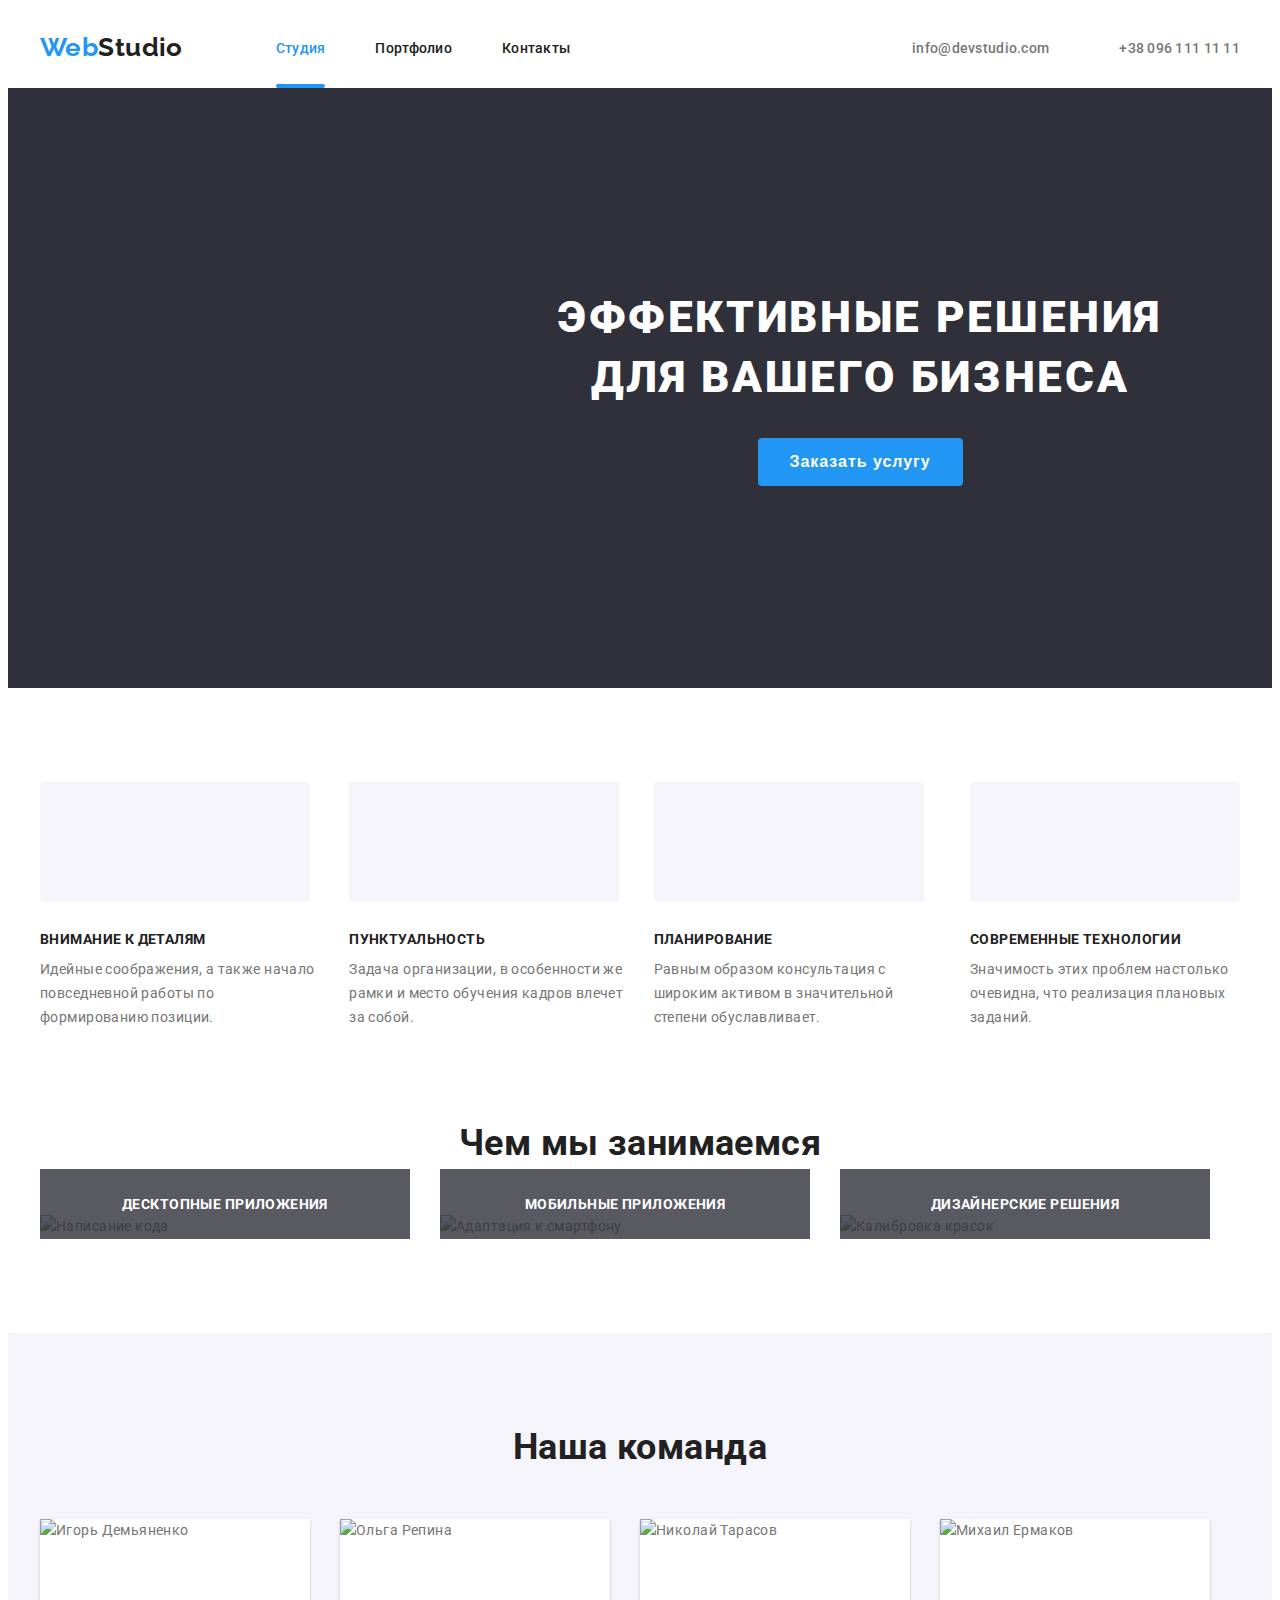
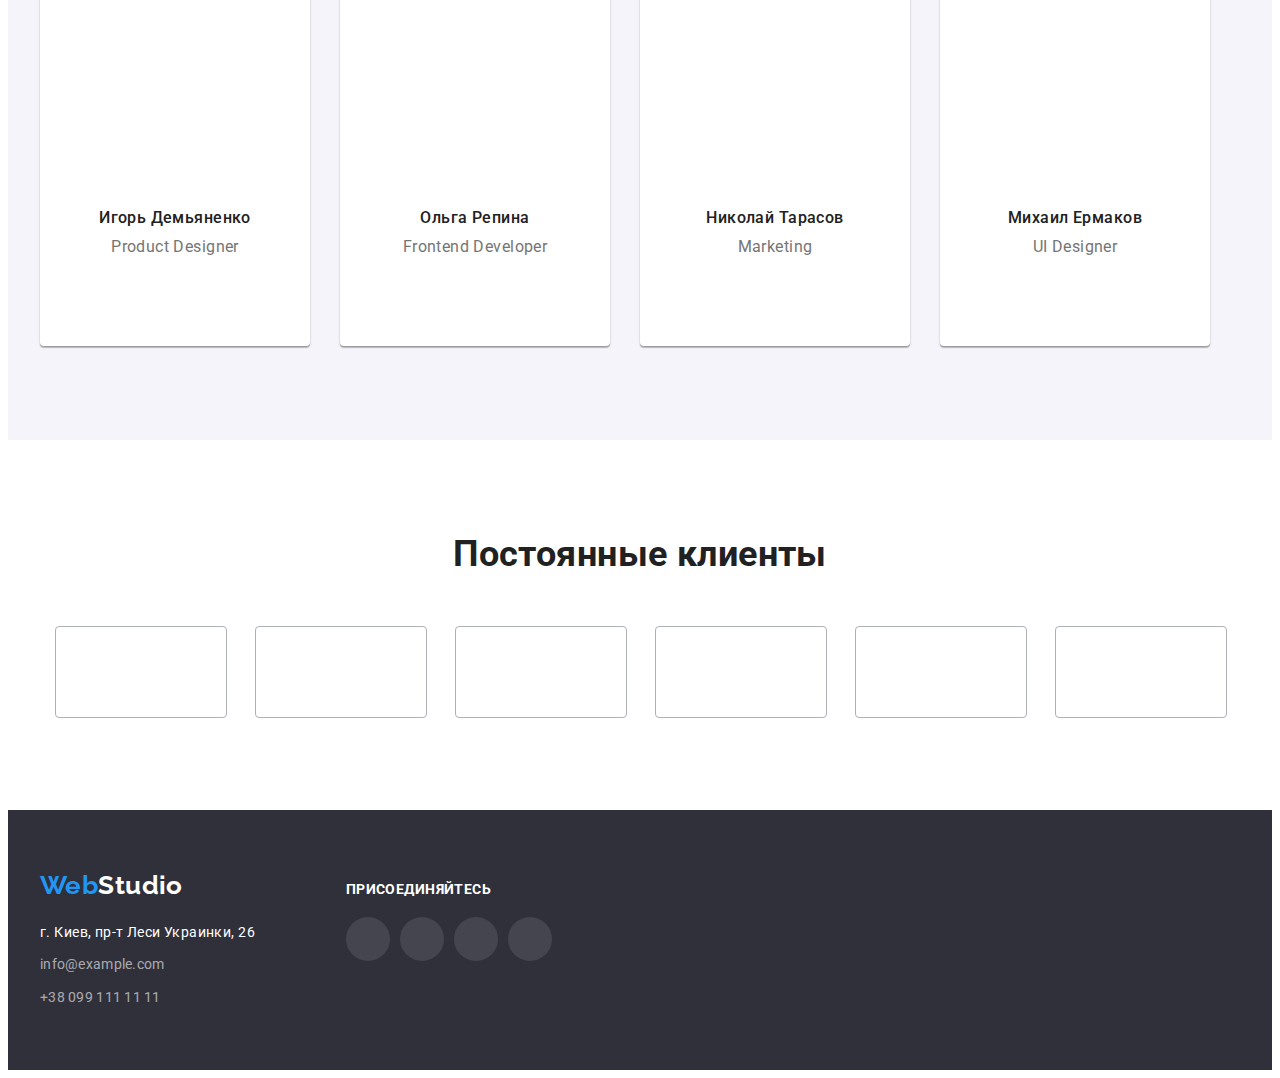
==== index.html @ c5bd7956 "Разметка" ====
<!DOCTYPE html>
<html lang="ru">
<head>
    <meta charset="UTF-8">
    <meta name="viewport" content="width=device-width, initial-scale=1.0">
    <title>WebStudio</title>
    <link rel="stylesheet" href="https://cdnjs.cloudflare.com/ajax/libs/modern-normalize/1.0.0/modern-normalize.min.css" integrity="sha512-ISS7cAi1PEhQ8jnbJpJZMd29NlhNj4AWYyLOSp2CE/CsHxTCu+r+t0D2yoJudVrd0/8fTVPUVDzY5Tvli75u/g==" crossorigin="anonymous" />
    <link rel="preconnect" href="https://fonts.gstatic.com">
    <link href="https://fonts.googleapis.com/css2?family=Raleway:wght@700&family=Roboto:wght@400;500;700;900&display=swap" rel="stylesheet">
    <link rel="stylesheet" href="./CSS/style.css">
    
</head>
    <body>
        <header class="header-index">
            <!--Шапка страницы и навигация-->
        
            <div class="container main-nav">
                <nav class="main-nav">
                        <a href="./index.html" lang="en" class="logo">Web<span class="logo-up">Studio</span></a>

                        <ul class="site-nav">
                        <li class="item"><a href="./index.html" class="link current">Студия</a></li>
                        <li class="item"><a href="./portfolio.html" class="link ">Портфолио</a></li>
                        <li class="item"><a href="#" class="link">Контакты</a></li>
                        </ul>
                </nav>  
                    <ul class="site-contact">
                        
                        <li class="item">
                            <a href="mailto:info@devstudio.com" class="nav-info mail">
                            <svg class="icon-envelope" width="16" height="12">
                                <use href="./team-svg/sprite.svg#icon-envelope"></use>
                            </svg>
                        info@devstudio.com </a> </li>
                        <li class="item">
                            <a href="tel:+380961111111" class="nav-info tel"> 
                                <svg class="icon-smartphone" width="10" height="16">
                                    <use href="./team-svg/sprite.svg#icon-smartphone"></use>
                                </svg>
                                +38 096 111 11 11</a></li>
                    </ul>
            </div>
        </header>

  
        
        <main>
            <!--Основной контент Hero-->
            
            <section class="main-hero">
                <div class="container hero-section">
                    <div class="container-hero">
                        <h1 class="hero-title">
                            Эффективные решения для вашего бизнеса
                        </h1>
                        <button class="hero-button" type="button" data-modal-open>
                            Заказать услугу
                        </button>
                    </div>
                </div>
            </section>
            <!--Наши качества-->
            <section class="features">
                <div class="container">
                <ul class="features-list">
                    <li class="feature-item">
                        <div class="icon-division">
                            <svg width="65" height="70" class="icon-antenna">
                                <use href="./team-svg/sprite.svg#icon-antenna">
                                </use>
                            </svg>
                        </div>
                        <h3 class="section-title ">Внимание к деталям</h3>
                        <p class="text-title">Идейные соображения, а также начало повседневной работы по формированию позиции.</p>
                    </li>
                    <li class="feature-item icon-clock">
                        <div class="icon-division">
                            <svg width="65" height="70" class="icon-clock">
                                <use href="./team-svg/sprite.svg#icon-clock">
                                </use>
                            </svg>
                        </div>
                        <h3 class="section-title">Пунктуальность</h3>
                        <p class="text-title">Задача организации, в особенности же рамки и место обучения кадров влечет за собой.</p>
                    </li>
                    <li class="feature-item icon-diagram">
                        <div class="icon-division">
                            <svg width="65" height="70" class="icon-clock">
                                <use href="./team-svg/sprite.svg#icon-diagram">
                                </use>
                            </svg>
                        </div>
                        <h3 class="section-title">Планирование</h3>
                        <p class="text-title">Равным образом консультация с широким активом в значительной степени обуславливает.</p>
                    </li>
                    <li class="feature-item icon-astronaut">
                        <div class="icon-division">
                            <svg width="65" height="70" class="icon-clock">
                                <use href="./team-svg/sprite.svg#icon-astronaut">
                                </use>
                            </svg>
                        </div>
                        <h3 class="section-title">Современные технологии</h3>
                        <p class="text-title">Значимость этих проблем настолько очевидна, что реализация плановых заданий.</p>
                    </li>
                </ul>
                </div>
            </section>
            <!--Чем мы занимаемся-->
            <section class="we-doing">
                <div class="container">
                <h2 class="section-subject">Чем мы занимаемся</h2>
                <ul class="we-doing-list">
                    <li class="item">
                        <div class="description">
                            <img src="./images/work-1.jpg" alt="Написание кода">
                        
                            <div class="text-description">
                                <p class="images-text">Десктопные приложения</p>
                            </div> 
                        </div>       
                    </li>
                    <li class="item">
                        <div class="description">
                            <img src="./images/work-2.jpg" alt="Адаптация к смартфону">
                            <div class="text-description">
                                <p class="images-text">Мобильные приложения</p>
                            </div> 
                        </div>   
                    </li>
                    <li class="item">
                        <div class="description">
                            <img src="./images/work-3.jpg" alt="Калибровка красок">
                            <div class="text-description">
                                <p class="images-text">Дизайнерские решения</p>
                            </div> 
                        </div> 
                    </li>
                </ul>
                </div>
            </section>
            <!--Наша команда-->
            <section class="team">
                <div class="container">
                <h2 class="section-subject">Наша команда</h2>
                <ul class="team-list">
                    <li class="item">
                        <img src="./images/team-1.jpg" class="team-pfoto" width="270" height="260" alt="Игорь Демьяненко">
                        <div class="team-name">
                        <h3 class="section-name">Игорь Демьяненко</h3>
                        <p class="lead">Product Designer</p>
                        <ul class="list-network">
                            <li class="item-network">
                                <a href="#" class="link-network">
                                    <svg class="icon-network" width="20" height="20">
                                        <use href="./team-svg/sprite.svg#icon-instagram"></use>
                                    </svg>
                            </a>
                            </li>
                            <li class="item-network">
                                <a href="#" class="link-network">
                                    <svg class="icon-network" width="20" height="20">
                                        <use href="./team-svg/sprite.svg#icon-twitter"></use>
                                    </svg>
                                </a>
                            </li>
                            <li class="item-network">
                                <a href="#" class="link-network">
                                    <svg class="icon-network" width="20" height="20">
                                        <use href="./team-svg/sprite.svg#icon-facebook"></use>
                                    </svg>
                                </a>
                            </li>
                            <li class="item-network">
                                <a href="#" class="link-network">
                                    <svg class="icon-network" width="20" height="20">
                                        <use href="./team-svg/sprite.svg#icon-linkedin"></use>
                                    </svg>
                                </a>
                            </li>
                        </ul>
                        </div>
                    </li>
                    <li class="item">
                        <img src="./images/team-2.jpg" class="team-pfoto" width="270" height="260" alt="Ольга Репина">
                        <div class="team-name">
                        <h3 class="section-name">Ольга Репина</h3>
                        <p class="lead">Frontend Developer</p>
                        <ul class="list-network">
                            <li class="item-network">
                                <a href="#" class="link-network">
                                    <svg class="icon-network" width="20" height="20">
                                        <use href="./team-svg/sprite.svg#icon-instagram"></use>
                                    </svg>
                            </a>
                            </li>
                            <li class="item-network">
                                <a href="#" class="link-network">
                                    <svg class="icon-network" width="20" height="20">
                                        <use href="./team-svg/sprite.svg#icon-twitter"></use>
                                    </svg>
                                </a>
                            </li>
                            <li class="item-network">
                                <a href="#" class="link-network">
                                    <svg class="icon-network" width="20" height="20">
                                        <use href="./team-svg/sprite.svg#icon-facebook"></use>
                                    </svg>
                                </a>
                            </li>
                            <li class="item-network">
                                <a href="#" class="link-network">
                                    <svg class="icon-network" width="20" height="20">
                                        <use href="./team-svg/sprite.svg#icon-linkedin"></use>
                                    </svg>
                                </a>
                            </li>
                        </ul>
                        </div>
                    </li>
                    <li class="item">
                        <img src="./images/team-3.jpg" class="team-pfoto" width="270" height="260" alt="Николай Тарасов">
                        <div class="team-name">
                        <h3 class="section-name">Николай Тарасов</h3>
                        <p class="lead">Marketing</p>
                        <ul class="list-network">
                            <li class="item-network">
                                <a href="#" class="link-network">
                                    <svg class="icon-network" width="20" height="20">
                                        <use href="./team-svg/sprite.svg#icon-instagram"></use>
                                    </svg>
                            </a>
                            </li>
                            <li class="item-network">
                                <a href="#" class="link-network">
                                    <svg class="icon-network" width="20" height="20">
                                        <use href="./team-svg/sprite.svg#icon-twitter"></use>
                                    </svg>
                                </a>
                            </li>
                            <li class="item-network">
                                <a href="#" class="link-network">
                                    <svg class="icon-network" width="20" height="20">
                                        <use href="./team-svg/sprite.svg#icon-facebook"></use>
                                    </svg>
                                </a>
                            </li>
                            <li class="item-network">
                                <a href="#" class="link-network">
                                    <svg class="icon-network" width="20" height="20">
                                        <use href="./team-svg/sprite.svg#icon-linkedin"></use>
                                    </svg>
                                </a>
                            </li>
                        </ul>
                        </div>
                    </li>
                    <li class="item">
                        <img src="./images/team-4.jpg" class="team-pfoto" width="270" height="260" alt="Михаил Ермаков">
                        <div class="team-name">
                        <h3 class="section-name">Михаил Ермаков</h3>
                        <p class="lead">UI Designer</p>
                        <ul class="list-network">
                            <li class="item-network">
                                <a href="#" class="link-network">
                                    <svg class="icon-network" width="20" height="20">
                                        <use href="./team-svg/sprite.svg#icon-instagram"></use>
                                    </svg>
                            </a>
                            </li>
                            <li class="item-network">
                                <a href="#" class="link-network">
                                    <svg class="icon-network" width="20" height="20">
                                        <use href="./team-svg/sprite.svg#icon-twitter"></use>
                                    </svg>
                                </a>
                            </li>
                            <li class="item-network">
                                <a href="#" class="link-network">
                                    <svg class="icon-network" width="20" height="20">
                                        <use href="./team-svg/sprite.svg#icon-facebook"></use>
                                    </svg>
                                </a>
                            </li>
                            <li class="item-network">
                                <a href="#" class="link-network">
                                    <svg class="icon-network" width="20" height="20">
                                        <use href="./team-svg/sprite.svg#icon-linkedin"></use>
                                    </svg>
                                </a>
                            </li>
                        </ul>
                        </div>
                    </li>
                </ul>
                </div>
            </section>
            <!--Наши клиенты-->

            <section class="clients">
                <div class="container">
                    <h2 class="section-subject">Постоянные клиенты</h2>
                    <ul class="list-clients">
                        <li class="item-clients">
                            <a href="#" class="link-clients">
                                <svg width="44" height="50" class="icon-clients">
                                    <use href="./team-svg/sprite.svg#icon-logo-1">
                                    </use>
                                </svg>
                            </a>
                        </li>
                        <li class="item-clients">
                            <a href="#" class="link-clients">
                                <svg width="40" height="52" class="icon-clients">
                                    <use href="./team-svg/sprite.svg#icon-logo-2">
                                    </use>
                                </svg>
                            </a>
                        </li>
                        <li class="item-clients">
                            <a href="#" class="link-clients">
                                <svg width="41" height="43" class="icon-clients">
                                    <use href="./team-svg/sprite.svg#icon-logo-3">
                                    </use>
                                </svg>
                            </a>
                        </li>
                        <li class="item-clients">
                            <a href="#" class="link-clients">
                                <svg width="80" height="42" class="icon-clients">
                                    <use href="./team-svg/sprite.svg#icon-logo-4">
                                    </use>
                                </svg>
                            </a>
                        </li>
                        <li class="item-clients">
                            <a href="#" class="link-clients">
                                <svg width="59" height="47" class="icon-clients">
                                    <use href="./team-svg/sprite.svg#icon-logo-5">
                                    </use>
                                </svg>
                            </a>
                        </li>
                        <li class="item-clients">
                            <a href="#" class="link-clients">
                                <svg width="88" height="45" class="icon-clients">
                                    <use href="./team-svg/sprite.svg#icon-logo-6">
                                    </use>
                                </svg>
                            </a>
                        </li>
                    </ul>
                </div>
            </section>
        </main>
        <footer class="footer">
            <div class="container">
                <div class="footer-content">
                    <div class="studio-adress">
                        <a href="./index.html" class="logo ">Web<span class="logo-down">Studio</span></a>
                <address class="map">г. Киев, пр-т Леси Украинки, 26</address>
                <ul class="site-contact">
                    <li class="site-contact-item">
                        <a href="mailto:info@example.com" class="site-contact down">info@example.com</a>
                    </li>
                    <li class="site-contact-item">
                        <a href="tel:+380991111111" class="site-contact down">+38 099 111 11 11</a>
                    </li>
                </ul>
                    </div>
           
                    <div class="join">
                    <h3 class="join-title">присоединяйтесь</h3>
                    <ul class="list-join">
                        <li class="item-join">
                            <a href="#" class="link-join">
                                <svg class="icon-network" width="20" height="20">
                                    <use href="./team-svg/sprite.svg#icon-instagram"></use>
                                </svg>
                            </a>
                        </li>
                        <li class="item-join">
                            <a href="#" class="link-join">
                                <svg class="icon-network" width="20" height="20">
                                    <use href="./team-svg/sprite.svg#icon-twitter"></use>
                                </svg>
                            </a>
                        </li>
                        <li class="item-join">
                            <a href="#" class="link-join">
                                <svg class="icon-network" width="20" height="20">
                                    <use href="./team-svg/sprite.svg#icon-facebook"></use>
                                </svg>
                            </a>
                            
                        </li>
                        <li class="item-join">
                            <a href="#" class="link-join">
                                <svg class="icon-network" width="20" height="20">
                                    <use href="./team-svg/sprite.svg#icon-linkedin"></use>
                                </svg>
                            </a>
                        </li>
                    </ul>
                    </div>
                </div>
                
            </div>
        </footer>
        <div class="backdrop is-hidden" data-modal>
            <div class="modal">
                <button type="button" class="modal-button" data-modal-close>
                   <svg width="11" height="11">
                       <use href="./team-svg/sprite.svg#icon-Vector">
                        </use>
                   </svg>
                </button>
                <div class="form-blank">
                    <h2 class="form-title">Оставьте свои данные, мы вам перезвоним</h2>
                    <form class="form-blank">
            
                      <label class="label-blank" for="name-input">Имя</label>
                      <div class="relative-input">
                        <input type="text" name="name" class="blank-input" id="name-input">
                        <svg width="12" height="12" class="icon-blank">
                          <use href="./team-svg/sprite.svg#icon-Vector-user">
                          </use>
                        </svg>
                      </div>
            
            
                      <label class="label-blank" for="tel-input">Телефон</label>
                      <div class="relative-input">
                        <input type="tel" name="tel" class="blank-input" id="tel-input">
                        <svg width="12" height="12" class="icon-blank">
                          <use href="./team-svg/sprite.svg#icon-Vector-tel"></use>
                        </svg>
                      </div>
            
                      <label class="label-blank" for="email-input">Почта</label>
                      <div class="relative-input">
                        <input type="email" name="email" class="blank-input" id="email-input">
                        <svg width="18" height="18" class="icon-blank">
                          <use href="./team-svg/sprite.svg#icon-email-black"></use>
                        </svg>
                      </div>
            
            
                      <label for="textarea" class="label-blank">Комментарий</label>
                      <textarea name="area" id="textarea" class="text-area" placeholder="Введите текст"></textarea>
                      <div class="policy-div">
                        <input type="checkbox" name="policy" class="checkbox-policy" id="policy-label">
                        <label class="policy-label" for="policy-label">
                          Соглашаюсь с рассылкой и принимаю
                          <a href="#" class="policy-link">Условия договора</a>
                        </label>
                      </div>
                      <button type="submit" class="button-blank">Отправить</button>
                    </form>
            
                </div>
            </div>
            
        </div>
        <script src="./js/modal.js">
    
        </script>
    </body>
</html>
---- CSS/style.css ----
/* втричный цвет текста #212121 */
/* основной цвет текста #757575 */
/* белый бекграунд #FFFFFF */
/* акцент #2196F3 */
/* вторичный цвет фона #F5F4FA */
/* цвет футера #2F303A */



:root{
    --primary-text-color:#757575;
    --title-text-color:#212121;
    --accent-color:#2196F3;
    --white-text-bg-color:#FFFFFF;
    --bg-footer-color:#2F303A;
    --bg-team-color:#F5F4FA;
    --footer-email-tel: rgba(255, 255, 255, 0.6);
    --time:250ms;
    --cubic-animation:cubic-bezier(0.4, 0, 0.2, 1);
    --bgc-overlay:rgba(33, 150, 243, 0.9);
}
body{
    color:var(--primary-text-color);
    background-color:var(--white-text-bg-color) ;
    font-family: Roboto, sans-serif;
    letter-spacing: 0.03em;
    font-size: 14px;
    line-height: 1.7;
}
ul{
    list-style: none;
    padding: 0;
    margin: 0;
}
h1,h2,h3,h4,p{
    margin-top: 0;
}
img{
    height: auto;
    max-width: 100%;
    display: block;
}
a{
    display: block;
    text-decoration: none;
    }

.button{
    margin-left: auto;
    margin-right: auto;
}

/* Logo */
.header-index{
    border-bottom: 0;
}

.logo{
    margin-right: 93px;
    color:var(--accent-color); 
    font-family: Raleway,cursive;
    font-weight: 700;
    font-size: 26px;
    line-height: 1.2;
    text-decoration: none;
}
.logo-up{
    color: var(--title-text-color);
}
.logo-down{
    color: var(--white-text-bg-color);
}
/* site-nav */
.container{
    width: 1200px;
    padding-left: 15px;
    padding-right: 15px;
    margin-right: auto;
    margin-left: auto;
}
.main-nav{
    display: flex;
    align-items: center;
    text-align: left;
    justify-content: space-between;
   
   
}
.site-nav,
header .site-contact{
    display: flex; 

}
.site-nav .item+.item,
.site-contact .item+.item {
    margin-left: 50px;
}
.nav-info{
    display: flex;
    align-items: center;
}


.site-nav .link, 
.site-contact a{
    transition: color 250ms var(--cubic-animation);
    line-height: 16px;
    padding-top: 32px;
    padding-bottom: 32px;

    color: var(--title-text-color); 
    font-weight: 500;
    letter-spacing: 0.02em;
    text-decoration: none;
}
.site-nav :hover,
.site-nav :focus{
    color:var(--accent-color)
}
.site-nav .link.current {
    color:var(--accent-color)
}
.current::after{
    left: 0;
    bottom: 0;
    content: "";
    display: block;
    width: 100%;
    height: 4px;
    background-color: var(--accent-color);
    position: absolute;
    border-radius: 2px;

}
.current{
    position: relative;
}


/* site-contact */


.icon-envelope{
   fill: currentColor;
    margin-right: 10px;
    display: inline-block;
}
.icon-smartphone{
    fill: currentColor;
    margin-right: 10px;
    display: inline-block;
}


.site-contact a {
    color:var(--primary-text-color);
}
.site-contact :hover,
.site-contact :focus{
    color:var(--accent-color)
}
/* Hero */

.main-hero{
    background-size: cover;
    background-position: center;
    background-image: linear-gradient(
        to right,
        rgba(47, 48, 58, 0.4),
        rgba(47, 48, 58, 0.4)
        ),
    url(../hero-img/hero-img.jpg);
    max-width: 1600px;
    height: 600px;
    margin-left: auto;
    margin-right: auto;
    background-color: var(--bg-footer-color);
    text-align: center;
}
.container.hero-section{
    padding: 200px 252px;
    text-align: center;
}
.container-hero{
    width: 696px;
    margin-left: auto;
    margin-right: auto;
}
.hero-title{
    max-width: 700px;
    margin-bottom: 30px;
    color: var(--white-text-bg-color);
    font-weight: 900;
    font-size: 44px;
    line-height: 1.36;
    
    letter-spacing: 0.06em;
    text-transform: uppercase;
}
.hero-button{
    border: 1 solid var(--accent-color);
    border-radius: 4px;
    padding: 10px 32px;
    min-width: 200px;
    text-align: center;
    color:var(--white-text-bg-color);
    background-color: var(--accent-color);
    font-weight: 700;
    font-size: 16px;
    line-height: 1.8;
    letter-spacing: 0.06em;
    cursor: pointer
}

/* section */
.features{
    padding-top: 94px;
    padding-bottom: 94px;
}

.features-list{
    display: flex;
}
/*==SVG Наши качества==*/
.icon-division{
    border-radius: 4px;
    margin-bottom: 30px;
    background-color: #F5F4FA;
    justify-content: center;
    align-items: center;
    display: flex;
    width: 270px;
    height: 120px;
}
.features-list .feature-item+.feature-item{
    margin-left: 30px;
}
.feature-item{
    min-width: 270px;
}
/*==Чем мы занимаемся==*/

.we-doing{
    padding-bottom: 94px;
}
.we-doing-list{
    display: flex;
}
.we-doing .item+.item{
    margin-left: 30px;
}
.we-doing-list .item{
    width: 370px;
}

.section-title{

    margin-bottom: 10px;
    color: var(--title-text-color);
    font-weight: 700;
    font-size: 14px;
    line-height: 1.14;
    text-transform: uppercase;
}
.section-subject{
    margin-bottom: 50px;
    color: var(--title-text-color);
    font-weight: 700;
    font-size: 36px;
    line-height: 1.16;
    text-align: center;
}
.images-text{
    margin-bottom: 0;
    color: var(--white-text-bg-color);
    line-height: 16px;
    text-align: center;
    font-weight:700;
    text-transform: uppercase;
}
.description{
    position: relative;
}
.text-description{
    background:  rgba(47, 48, 58, 0.8);
    padding: 27px 0;
    width: 100%;
    position: absolute;
    bottom: 0;
    text-align: center;

}

/*==Наша команда==*/

.team{
    background-color: var(--bg-team-color);
    padding-top: 94px;
    padding-bottom: 94px;
}
.team-list{
    display: flex;
}
.team-list>.item{
    box-shadow:
     0px 1px 3px rgba(0, 0, 0, 0.12), 
     0px 1px 1px rgba(0, 0, 0, 0.14), 
     0px 2px 1px rgba(0, 0, 0, 0.2);
    border-radius: 0px 0px 4px 4px;
    background-color: #FFFFFF;
    width: 270px;
}
.team-list .item+.item{
    margin-left: 30px;
}
.section-name{
    color: var(--title-text-color);
    font-weight: 500;
    font-size: 16px;
    line-height: 1.18;
    margin-bottom: 10px;
}
.lead{
    font-weight: 400;
    font-size: 16px;
    line-height: 1.18;
}
.text-title{
    margin-bottom: 0;
}
.team-name{
    padding-top: 30px;
    padding-bottom: 30px;
    text-align: center;
}

.list-network{
    display: flex;
    justify-content: center;
}
.item-network{
    width: 44px;
    height: 44px;
    border-radius: 50%;
}
.item-network:not(:last-child){
    margin-right: 10px;
}
.link-network{
    width: 100%;
    height: 100%;
    border-radius: 50%;
    display: flex;
    align-items: center;
    justify-content: center;
    fill: #afb1b8;

    transition: background-color 250ms var(--cubic-animation),
    fill 250ms var(--cubic-animation);

}
.link-network:hover,
.link-network:focus{
    background-color: var(--accent-color);
    fill: #ffffff;
}

/*==Наши клиенты==*/

.list-clients{
    display: flex;
    justify-content: center;
}
.section-subject{
    margin-bottom: 50px;
}
.item-clients{
    width: 170px;
    height: 90px;
}
.item-clients:not(:last-child){
    margin-right: 30px;
}
.link-clients{
    border: 1px solid #AFB1B8;
    border-radius: 4px;
    align-items: center;
    justify-content: center;
    display: flex;
    width: 100%;
    height: 100%;
    fill: #AFB1B8;

    transition: border-color 250ms var(--cubic-animation),
    fill 250ms var(--cubic-animation);
}
.link-clients:hover,
.link-clients:focus{
    fill: var(--accent-color);
    border-color: var(--accent-color);
}
.clients .container{
    padding: 94px 0px;
}


/* footer */

.footer-content{
    display: flex;
    align-items: baseline;
}
.studio-adress{
    margin-right: 70px;
}
.footer{
    background-color: var(--bg-footer-color);
    padding-bottom: 60px;
    padding-top: 60px;
}
.footer .logo{
    display: inline-block;
    margin-bottom: 20px;
}
.footer-logo:focus{
    color: var(--white-text-bg-color);
}
.map{
    margin-bottom: 8px;
    color: var(--white-text-bg-color); 
    font-weight: 400;
    font-style:normal ;
}
.site-contact-item:hover .site-contact,
.site-contact.down:focus{
    color: var(--accent-color);
} 

.site-contact .down{
    color: rgba(255, 255, 255, 0.6);
    font-weight: 400;
    padding: 0; 
    display: inline-block;
}

.footer .logo{
   margin-bottom: 20px; 
}
.site-contact .site-contact-item+.site-contact-item{
    margin-top: 9px;
}

/*==Join==*/

.join-title{
    margin-bottom: 20px;
    font-weight: 700;
    color: white;
    font-size: 14px;
    line-height: 16px;
    letter-spacing: 0.03em;
    text-transform: uppercase;

}
.list-join{
    display: flex;
    justify-content: center;
}
.item-join{
    width: 44px;
    height: 44px;
}
.item-join:not(:last-child){
    margin-right: 10px;
}
.link-join:hover,
.link-join:focus{
    background-color: var(--accent-color);
}
.link-join{
    align-items: center;
    justify-content: center;
    background: rgba(255, 255, 255, 0.1);
    display: flex;
    border-radius: 50%;
    fill: white;
    width: 100%;
    height: 100%;

    transition: background-color 250ms var(--cubic-animation)
}
/* ==Modal window==*/
.backdrop{
    position: fixed;
    top: 0;
    left: 0;
    width: 100%;
    height: 100%;
    background: rgba(0, 0, 0, 0.2);
    transition: all 250ms var(--cubic-animation);
}
.backdrop.is-hidden {
    opacity: 0;
    pointer-events: none;
}

.modal-button{
    display: block;
    width: 30px;
    height: 30px;
    background: #FFFFFF;
    border: 1px solid rgba(0, 0, 0, 0.1);
    border-radius: 50%;
    margin-left: auto;
    outline: none;
    cursor: pointer;
}
.modal{
    position: absolute;
    min-width: 528px;
    min-height: 581px;
    left: 50%;
    top: 50%;
    transform: translate(-50%,-50%);
    background: #ffffff;
    padding: 8px;
    box-shadow: 0px 1px 3px rgba(0, 0, 0, 0.12), 
    0px 1px 1px rgba(0, 0, 0, 0.14),
    0px 2px 1px rgba(0, 0, 0, 0.2);
    border-radius: 4px;
}
/*==FORM==*/
.form-blank{
    display: flex;
    flex-direction: column;
    width: 448px;
    margin-left: auto;
    margin-right: auto;
}
  .form-title {
    font-weight: 700;
    font-size: 20px;
    line-height: 1.15;
    color: var(--title-text-color);
    margin-bottom: 12px;
}

  .label-blank {
    font-size: 12px;
    line-height: 1.16;
  
    letter-spacing: 0.01em;
}
  
  .blank-input {
    display: block;
  
    width: 100%;
  
    font-size: 12px;
    line-height: 1.16;
    letter-spacing: 0.01em;
  
    padding: 14px 0 14px 42px;
  
    border: 1px solid rgba(33, 33, 33, 0.2);
    box-sizing: border-box;
    border-radius: 4px;
    outline: none;
  
    cursor: pointer;
    transition: border-color 250ms var(--cubic-animation);
}
  
  .relative-input {
    position: relative;
    width: 100%;
  
    margin-bottom: 10px;
    margin-top: 4px;
}
  .icon-blank {
    position: absolute;
    display: block;
    top: 50%;
    left: 12px;
    transform: translateY(-50%);
  
    fill: #212121;
}
  .text-area{
    display: block;
    width: 100%;
    height: 120px;
    padding: 12px 16px;
    margin-bottom: 20px;
    margin-top: 4px;
    outline: none;
    border: 1px solid rgba(33, 33, 33, 0.2);
    box-sizing: border-box;
    border-radius: 4px;
    resize: none;
    cursor: pointer;
}
.text-area::placeholder {
    font-size: 12px;
    line-height: 1.16;
    letter-spacing: 0.01em;
    color: rgba(117, 117, 117, 0.5);
}
.policy-div{
    display: flex;
    align-items: center;
    margin-bottom: 30px;
}
.checkbox-policy{
    position: absolute;
    width: 1px;
    height: 1px;
    margin: -1px;
    border: 0;
    padding: 0;
    white-space: nowrap;
    clip-path: inset(100%);
    clip: rect(0 0 0 0);
    overflow: hidden;
}
.policy-label{
    position: relative;
    display: flex;
    align-items: center;
    font-size: 14px;
    line-height: 1.71;
    letter-spacing: 0.03em;
}

.policy-link{
    display: inline-block;
    margin-left: 2px;
    font-size: 14px;
    line-height: 1.71;
    color: var(--accent-color);
    text-decoration-line: underline;
}
.policy-label::before{
    content: "";
    display: inline-block;
    margin-right: 7px;
    width: 16px;
    height: 15px;
    border: 2px solid var(--title-text-color);
    border-radius: 2px;
}
.policy-label::after{
    position: absolute;
    top: 50%;
    left: 0;
    transform: translateY(-50%);
    content: "";
    display: inline-block;
    margin-right: 7px;
    width: 16px;
    height: 15px;
    background-image: url(../images/icon-check.svg);
    background-color: var(--accent-color);
    background-size: contain;
    background-origin: border-box;
    border: 2px solid var(--accent-color);
    border-radius: 2px;
    opacity: 0;
    transition: opacity 250ms var(--cubic-animation), 
    background-image 250ms var(--cubic-animation),
    background-color 250ms var(--cubic-animation);
}
.button-blank{
    display: block;
    min-width: 200px;
    padding: 10px 55px;
    margin-left: auto;
    margin-right: auto;
    background: var(--accent-color);
    box-shadow: 0px 4px 4px rgba(0, 0, 0, 0.15);
    border-radius: 4px;
    border: 0;
    font-weight: 700;
    font-size: 16px;
    line-height: 1.875;
    color: #ffffff;
    cursor: pointer;
}
.blank-input:hover,
.blank-input:focus,
.text-area:hover,
.text-area:focus{
    border-color: var(--accent-color);
}
.blank-input:hover+.icon-blank,
.blank-input:focus+.icon-blank{
    fill: var(--accent-color);
}
.policy-div .checkbox-policy:checked + .policy-label::after {
    opacity: 1;
    outline: 2px solid #ffffff;
}
.policy-div .checkbox-policy:focus + .policy-label::before {
    outline: 1px solid rgba(33, 33, 33, 0.5);
    border-radius: 2px;
}
.checkbox-policy:checked:focus + .policy-label::after {
    opacity: 1;
    outline: 2px solid #ffffff;
}




/*======Portfolio.html ========*/

.header-portfolio{
    border-bottom: 1px solid #ECECEC;
}
.section-up{
    padding-top: 94px;
    padding-bottom: 94px;
}

.work-filter{
    margin-bottom: 50px;
    display: flex;
    justify-content: center;
}
.work-filter .item+.item{
    margin-left: 8px;
}
.work-list{
    display: flex;
    flex-wrap:wrap ;
}
.work-elements{
    border: 1px solid #EEEEEE;
    width: 370px;
    margin-right: 30px;
    margin-bottom: 30px;

    transition: box-shadow 250ms var(--cubic-animation);
}
.work-elements:nth-child(3n){
    margin-right: 0;
}
.work-elements:nth-last-child(-n+3){
    margin-bottom: 0;
}

.work-elements:hover{
    box-shadow: 0px 1px 1px rgba(0, 0, 0, 0.12), 
    0px 4px 4px rgba(0, 0, 0, 0.06), 
    1px 4px 6px rgba(0, 0, 0, 0.16);
}
.work-link:focus{
    box-shadow: 0px 1px 1px rgba(0, 0, 0, 0.12), 
    0px 4px 4px rgba(0, 0, 0, 0.06), 
    1px 4px 6px rgba(0, 0, 0, 0.16);
}



.button{
    border: none;
    padding: 6px 22px;
    border-radius: 4px;
    font-family: inherit;
    font-weight: 500;
    font-size: 16px;
    line-height: 1.6;
    letter-spacing: inherit;
    color: var(--title-text-color);
    background-color: var(--bg-team-color);
    cursor: pointer;

    transition: background-color 250ms var(--cubic-animation),
        color 250ms var(--cubic-animation),
        box-shadow 250ms var(--cubic-animation);
}
.button:hover, 
.button:focus{
    color: var(--white-text-bg-color);
    background-color: var(--accent-color);
    box-shadow: 0px 3px 1px rgba(0, 0, 0, 0.1), 
                0px 1px 2px rgba(0, 0, 0, 0.08), 
                0px 2px 2px rgba(0, 0, 0, 0.12);
    border-radius: 4px;
}
.work-title{
    margin-bottom: 4px;
    font-weight: 700;
    font-size: 18px;
    line-height: 2.0;
    letter-spacing: 0.06em;
    color: var(--title-text-color);
}
.work-text{
    margin: 0;
    font-weight: 400;
    font-size: 16px;
    line-height: 1.9;
}
.work-link{
    width: 100%;
    height: 100%;
    text-decoration: none;
    color: var(--primary-text-color);
}
.work-title-text{
    padding: 20px 24px;
}
.overlay-text{
    font-size: 18px;
    line-height: 28px;
    color: #FFFFFF;

}
.card-overlay{
    position: absolute;
    transition: transform var(--time) var(--cubic-animation);
    transform: translateY(100%);
    z-index: -1;
    
    top: 0;
    left: 0;
    width: 100%;
    height: 100%;
    padding: 63px 24px;

    background: var(--bgc-overlay);

}
.portfolio-img{
    position: relative;
    overflow: hidden;

}
.work-elements:hover .card-overlay,
.work-link:focus .card-overlay{
    transform: translateY(0);
    z-index: 1;
}
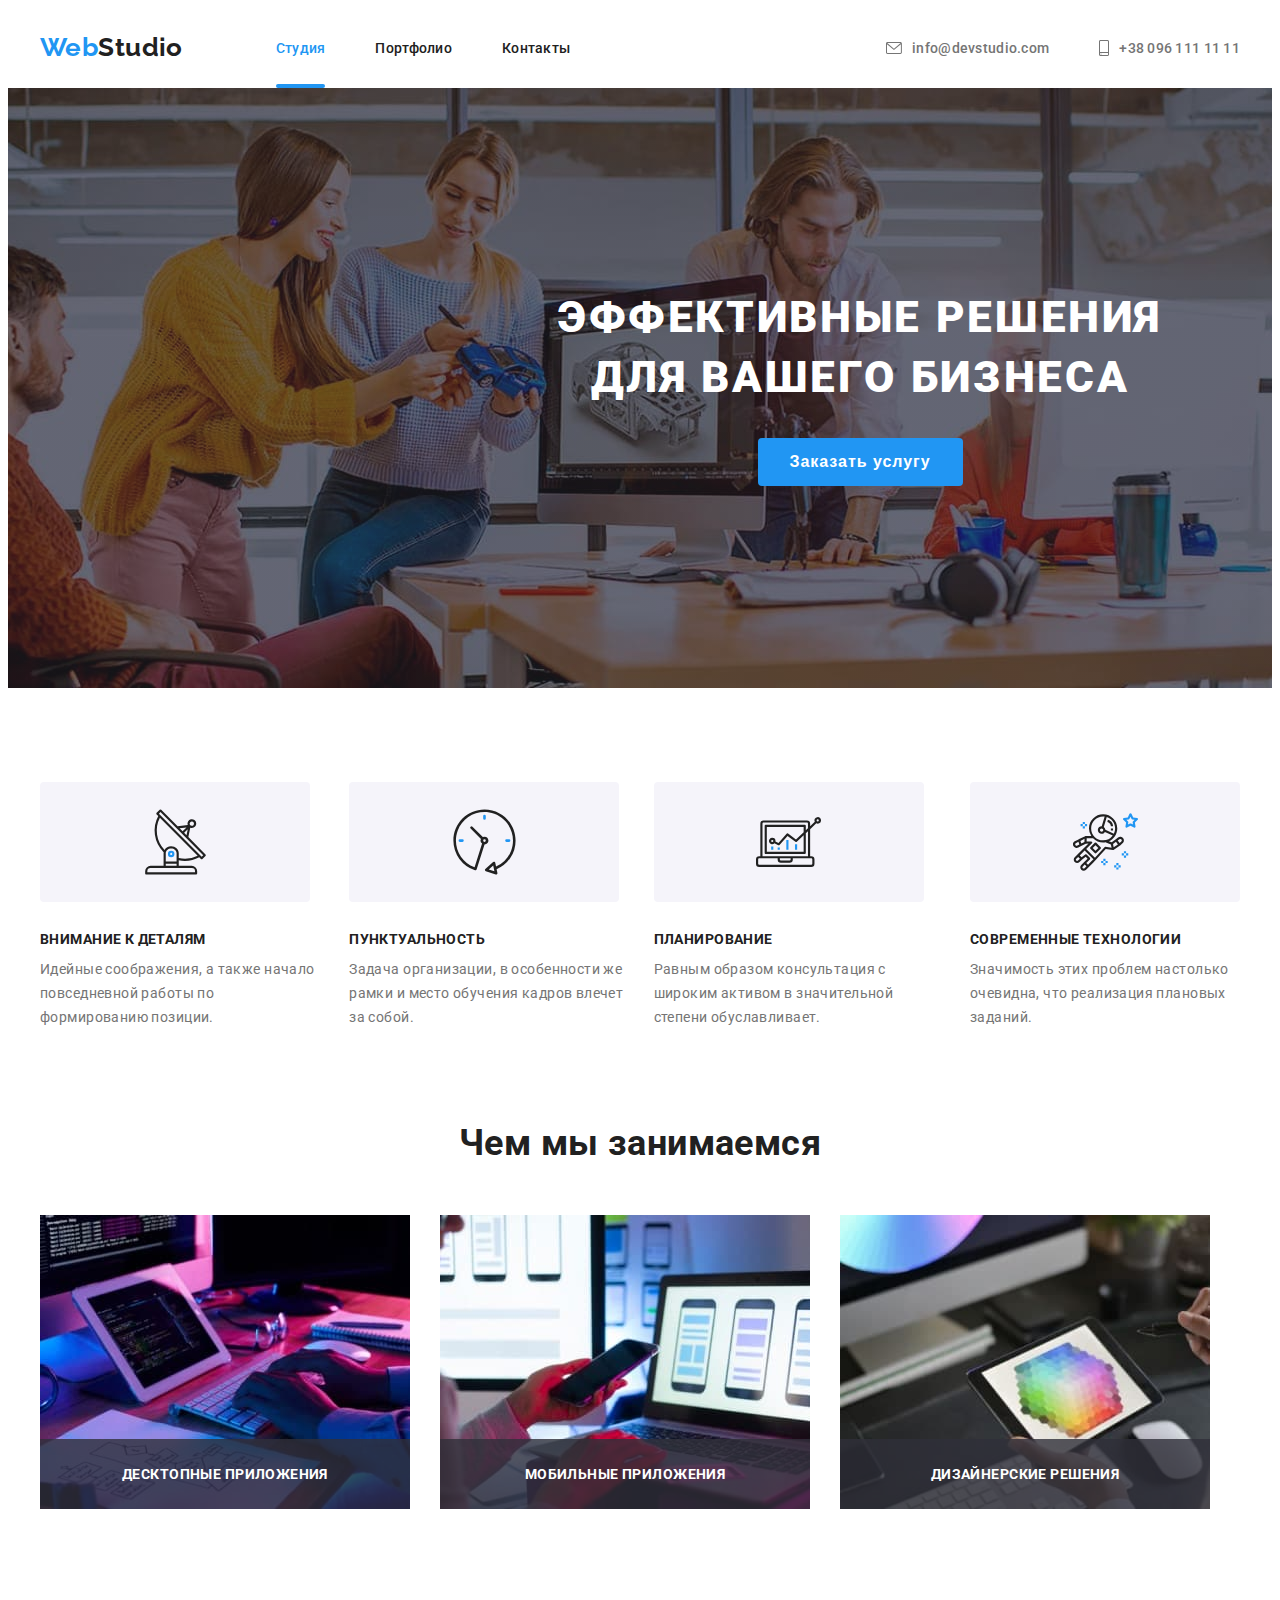
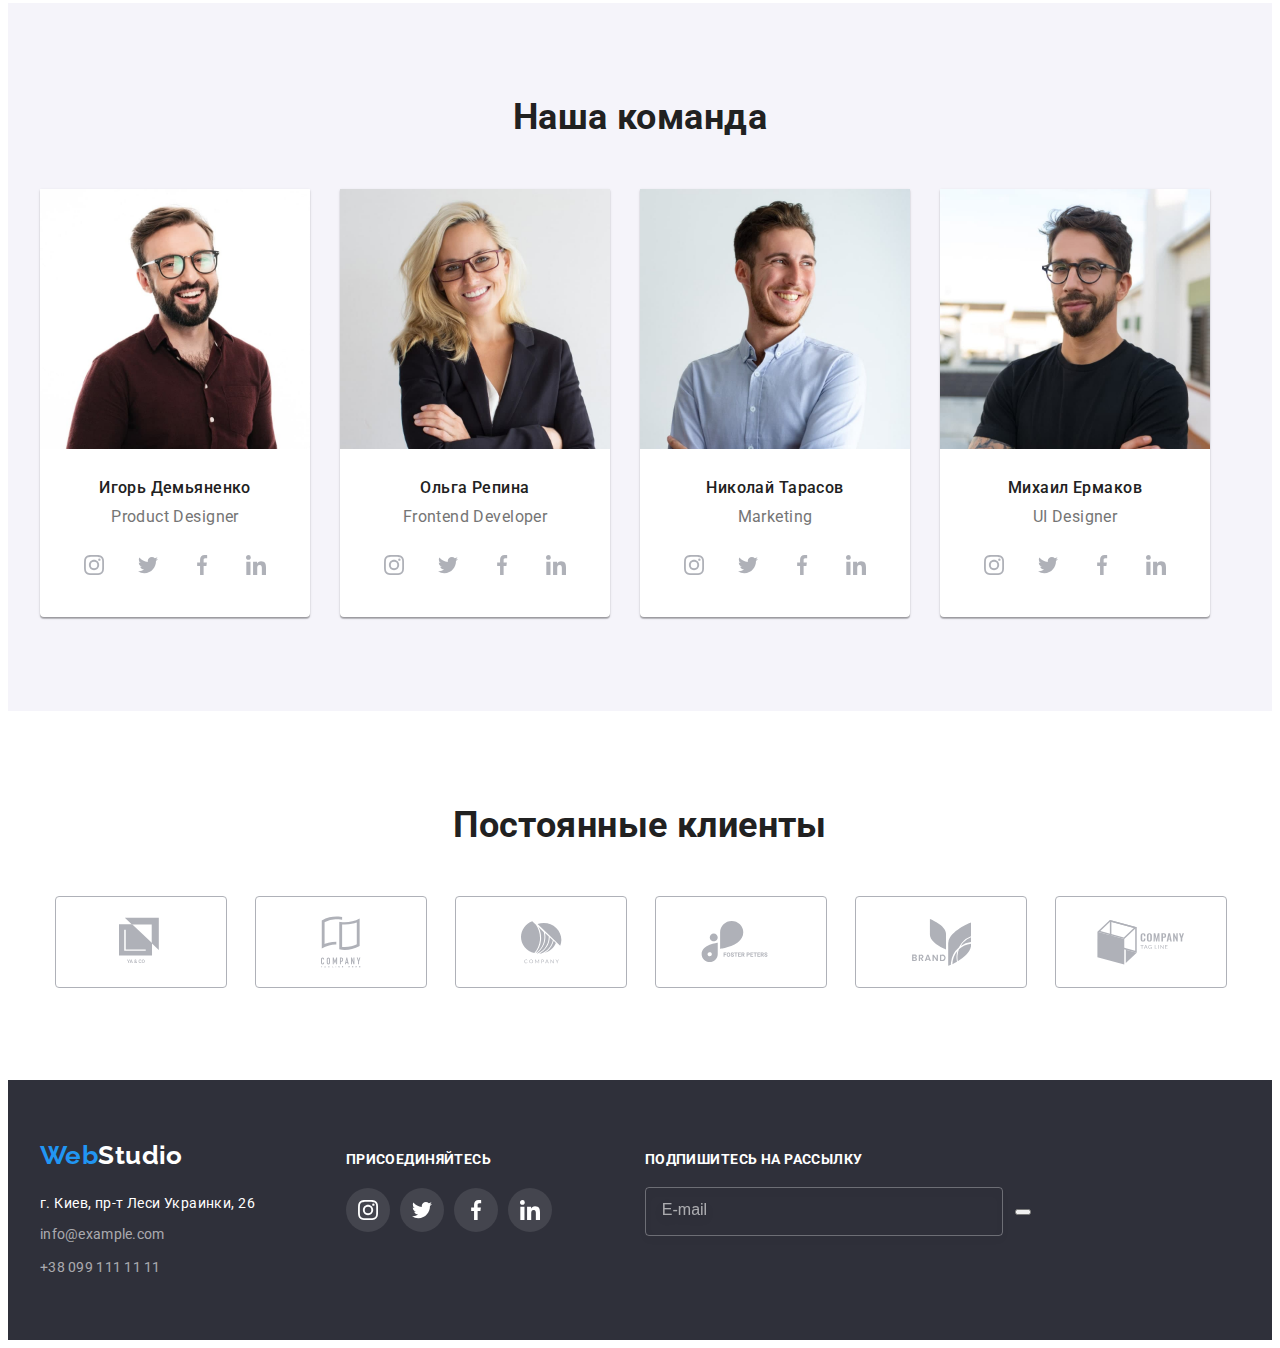
==== commit c7265a9e: "разметка" ====
--- a/index.html
+++ b/index.html
@@ -403,8 +403,16 @@
                         </li>
                     </ul>
                     </div>
-                </div>
-                
+
+                    <div class="subscribe">
+                        <h3 class="subscribe-title">Подпишитесь на рассылку</h3>
+                        <form class="subscribe-form">
+                            <input type="email" name="email" placeholder="E-mail" class="subscribe-input">
+                            <button type="submit"
+                        </form>
+
+                    </div>
+                </div>
             </div>
         </footer>
         <div class="backdrop is-hidden" data-modal>
--- a/CSS/style.css
+++ b/CSS/style.css
@@ -457,8 +457,7 @@
     font-weight: 700;
     color: white;
     font-size: 14px;
-    line-height: 16px;
-    letter-spacing: 0.03em;
+    line-height: 1.14;
     text-transform: uppercase;
 
 }
@@ -489,6 +488,45 @@
 
     transition: background-color 250ms var(--cubic-animation)
 }
+
+/*==Subscribe==*/
+.subscribe{
+    margin-left: 93px;
+}
+.subscribe-title{
+
+margin-bottom: 20px;
+font-weight: 700;
+color: white;
+font-size: 14px;
+line-height: 16px;
+letter-spacing: 0.03em;
+text-transform: uppercase;
+} 
+.subscribe-form{
+    display: flex;
+    align-items: center;
+}
+.subscribe-input{
+    display: inline-block;
+    width: 358px;
+    padding: 15px 0 15px 16px;
+    background-color: transparent;
+    line-height: 1.25;
+    color: rgba(255, 255, 255, 0.6);
+    border: 1px solid rgba(255, 255, 255, 0.3);
+    box-sizing: border-box;
+    filter: drop-shadow(0px 4px 4px rgba(0, 0, 0, 0.15));
+    border-radius: 4px;
+    margin-right: 12px;
+}
+.subscribe-input::placeholder{
+    color: rgba(255, 255, 255, 0.6);
+    font-size: 16px;
+    line-height: 1.25;
+
+}
+
 /* ==Modal window==*/
 .backdrop{
     position: fixed;
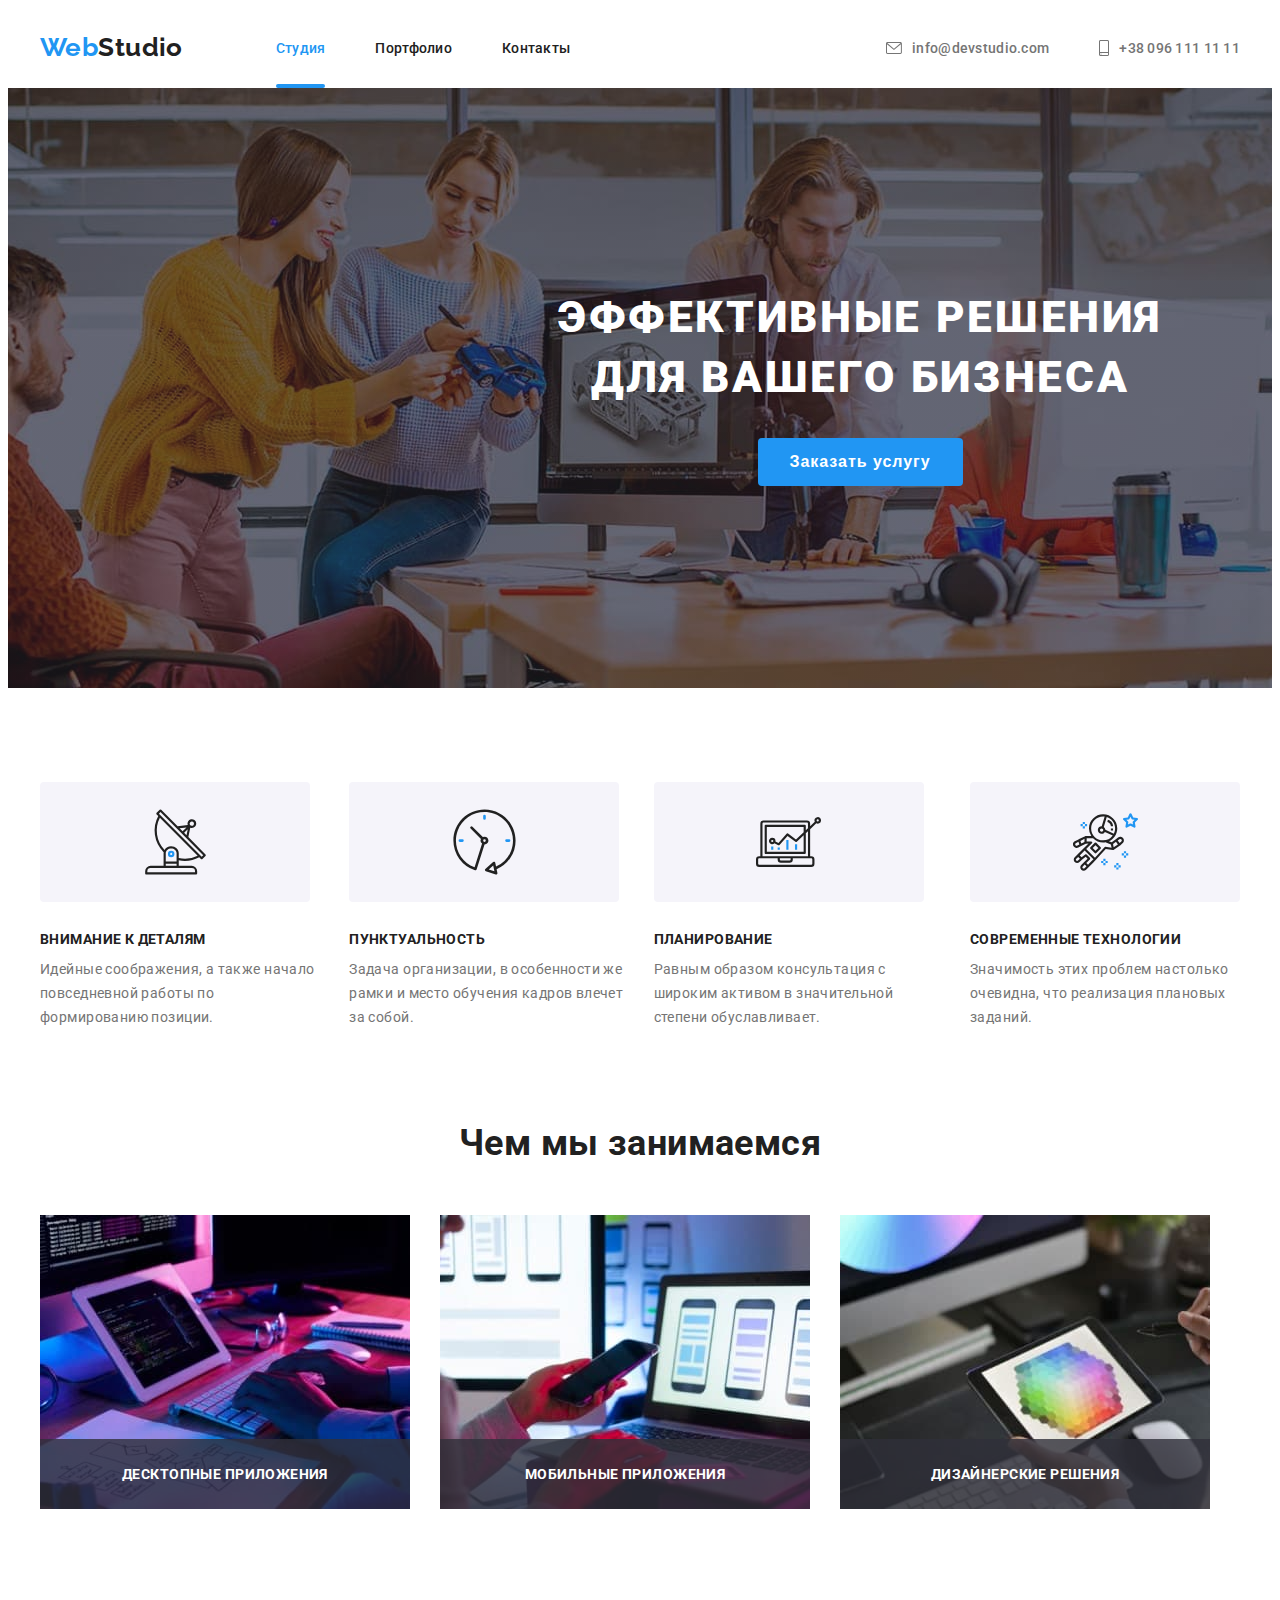
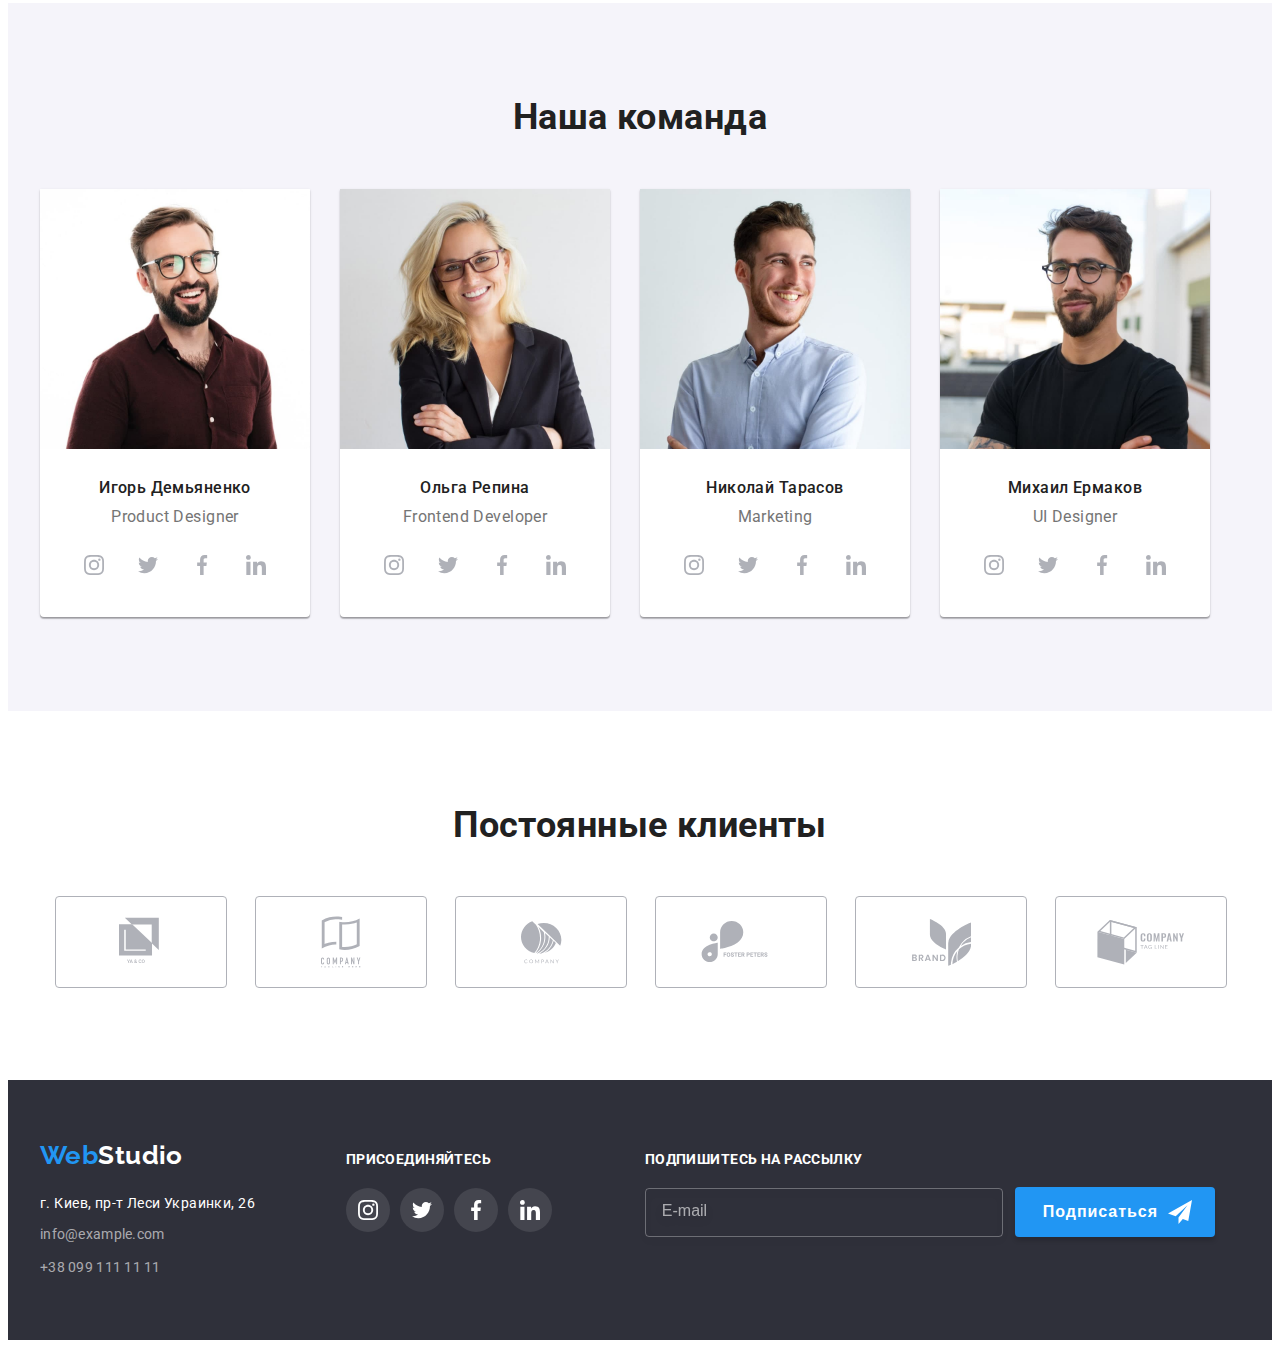
==== commit 792f7d2b: "Разметка" ====
--- a/index.html
+++ b/index.html
@@ -408,7 +408,11 @@
                         <h3 class="subscribe-title">Подпишитесь на рассылку</h3>
                         <form class="subscribe-form">
                             <input type="email" name="email" placeholder="E-mail" class="subscribe-input">
-                            <button type="submit"
+                            <button type="submit" class="subscribe-button">Подписаться
+                                <svg class="icon-subscribe" width="24" height="24">
+                                    <use href="./team-svg/sprite.svg#icon-icon-send"></use>
+                                </svg>
+                            </button>
                         </form>
 
                     </div>
--- a/CSS/style.css
+++ b/CSS/style.css
@@ -495,14 +495,14 @@
 }
 .subscribe-title{
 
-margin-bottom: 20px;
-font-weight: 700;
-color: white;
-font-size: 14px;
-line-height: 16px;
-letter-spacing: 0.03em;
-text-transform: uppercase;
-} 
+    margin-bottom: 20px;
+    font-weight: 700;
+    color: white;
+    font-size: 14px;
+    line-height: 16px;
+    letter-spacing: 0.03em;
+    text-transform: uppercase;
+    } 
 .subscribe-form{
     display: flex;
     align-items: center;
@@ -524,7 +524,27 @@
     color: rgba(255, 255, 255, 0.6);
     font-size: 16px;
     line-height: 1.25;
-
+}
+.subscribe-button{
+    display: inline-flex;
+    align-items: center;
+    color: var(--white-text-bg-color);
+    font-weight: 700;
+    font-size: 16px;
+    line-height: 1.87;
+    background: var(--accent-color);
+    min-width: 200px;
+    padding: 10px 0 10px 28px;
+    align-items: center;
+    text-align: center;
+    letter-spacing: 0.06em;
+    box-shadow: 0px 4px 4px rgba(0, 0, 0, 0.15);
+    border-radius: 4px;
+    border: 0;
+    cursor: pointer;
+}
+.icon-subscribe{
+    margin-left: 10px;
 }
 
 /* ==Modal window==*/
